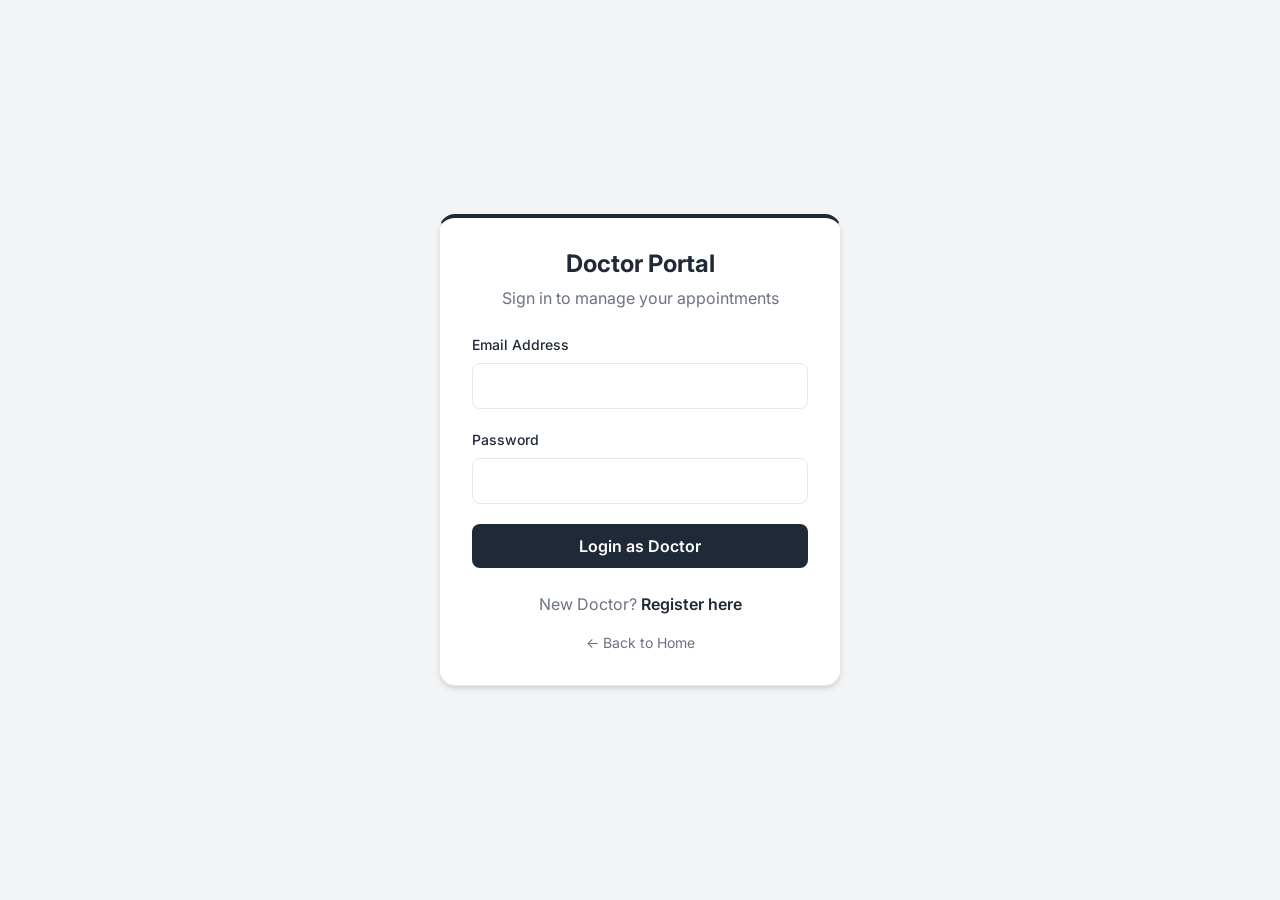
==== login_doctor.html @ 098b73ca "Add files via upload" ====
<!DOCTYPE html>
<html lang="en">
<head>
    <meta charset="UTF-8">
    <meta name="viewport" content="width=device-width, initial-scale=1.0">
    <title>Doctor Login - CareClinic</title>
    <link rel="stylesheet" href="style.css">
</head>
<body>

<div class="flex-center py-4">
    <div class="container" style="max-width: 450px;">
        <div class="card" style="border-top: 4px solid var(--secondary);">
            <div class="card-header">
                <h2 class="card-title">Doctor Portal</h2>
                <p>Sign in to manage your appointments</p>
            </div>

            <form id="loginForm">
                <input type="hidden" name="role" value="doctor">
                
                <div id="errorMsg" class="alert alert-danger hidden"></div>

                <div class="form-group">
                    <label class="form-label">Email Address</label>
                    <input type="email" name="email" required class="form-control">
                </div>

                <div class="form-group">
                    <label class="form-label">Password</label>
                    <input type="password" name="password" required class="form-control">
                </div>

                <button type="submit" class="btn btn-secondary btn-block mt-2">Login as Doctor</button>
            </form>

            <p class="text-center mt-3">
                New Doctor? <a href="register_doctor.html" style="color: var(--secondary); font-weight: 600;">Register here</a>
            </p>
            <p class="text-center mt-2" style="font-size: 0.875rem;">
                <a href="index.html" style="color: var(--text-muted);">← Back to Home</a>
            </p>
        </div>
    </div>
</div>

<script>
    document.getElementById('loginForm').addEventListener('submit', async (e) => {
        e.preventDefault();
        const formData = new FormData(e.target);
        const errorMsg = document.getElementById('errorMsg');
        
        try {
            const response = await fetch('api/login.php', {
                method: 'POST',
                body: formData
            });
            const data = await response.json();
            
            if(data.success) {
                window.location.href = 'doctor_dashboard.html';
            } else {
                errorMsg.textContent = data.message;
                errorMsg.classList.remove('hidden');
            }
        } catch (err) {
            errorMsg.textContent = "An error occurred. Please try again.";
            errorMsg.classList.remove('hidden');
        }
    });
</script>

</body>
</html>
---- style.css ----
/* style.css - Central Stylesheet for CareClinic */
@import url('https://fonts.googleapis.com/css2?family=Inter:wght@400;500;600;700&display=swap');

:root {
    --primary: #2563eb;
    --primary-hover: #1d4ed8;
    --secondary: #1f2937;
    --secondary-hover: #111827;
    --background: #f3f4f6;
    --card-bg: #ffffff;
    --text-main: #1f2937;
    --text-muted: #6b7280;
    --border: #e5e7eb;
    --success: #10b981;
    --danger: #ef4444;
    --success-bg: #d1fae5;
    --danger-bg: #fee2e2;
    --font-family: 'Inter', sans-serif;
}

* {
    margin: 0;
    padding: 0;
    box-sizing: border-box;
}

body {
    font-family: var(--font-family);
    background-color: var(--background);
    color: var(--text-main);
    line-height: 1.5;
    min-height: 100vh;
    display: flex;
    flex-direction: column;
}

/* Typography */
h1, h2, h3, h4, h5, h6 {
    font-weight: 700;
    line-height: 1.2;
}
p {
    color: var(--text-muted);
}
a {
    color: var(--primary);
    text-decoration: none;
    transition: color 0.2s;
}
a:hover {
    text-decoration: underline;
}

/* Layout */
.container {
    width: 100%;
    max-width: 1200px;
    margin: 0 auto;
    padding: 0 1.5rem;
}
.flex-center {
    display: flex;
    align-items: center;
    justify-content: center;
    flex-grow: 1;
}
.grid-2 {
    display: grid;
    grid-template-columns: 1fr;
    gap: 2rem;
}
@media (min-width: 768px) {
    .grid-2 {
        grid-template-columns: 1fr 1fr;
    }
}
.grid-3 {
    display: grid;
    grid-template-columns: 1fr;
    gap: 2rem;
}
@media (min-width: 1024px) {
    .grid-3 {
        grid-template-columns: repeat(3, 1fr);
    }
}

/* Navigation */
.navbar {
    background-color: var(--secondary);
    color: #fff;
    padding: 1rem 0;
    box-shadow: 0 4px 6px -1px rgba(0, 0, 0, 0.1);
}
.navbar.patient-nav {
    background-color: var(--primary);
}
.navbar .container {
    display: flex;
    justify-content: space-between;
    align-items: center;
}
.navbar-brand {
    font-size: 1.25rem;
    font-weight: 700;
    color: #fff;
}
.navbar-brand:hover {
    text-decoration: none;
}
.nav-links {
    display: flex;
    align-items: center;
    gap: 1rem;
}

/* Cards */
.card {
    background-color: var(--card-bg);
    border-radius: 1rem;
    box-shadow: 0 4px 6px -1px rgba(0, 0, 0, 0.1), 0 2px 4px -1px rgba(0, 0, 0, 0.06);
    padding: 2rem;
    border: 1px solid var(--border);
}
.card-header {
    margin-bottom: 1.5rem;
    text-align: center;
}
.card-title {
    font-size: 1.5rem;
    color: var(--text-main);
    margin-bottom: 0.5rem;
}

/* Forms */
.form-group {
    margin-bottom: 1.25rem;
}
.form-label {
    display: block;
    font-size: 0.875rem;
    font-weight: 500;
    color: var(--text-main);
    margin-bottom: 0.5rem;
}
.form-control {
    width: 100%;
    padding: 0.75rem 1rem;
    font-size: 1rem;
    font-family: var(--font-family);
    border: 1px solid var(--border);
    border-radius: 0.5rem;
    outline: none;
    transition: border-color 0.2s, box-shadow 0.2s;
}
.form-control:focus {
    border-color: var(--primary);
    box-shadow: 0 0 0 3px rgba(37, 99, 235, 0.1);
}

/* Buttons */
.btn {
    display: inline-block;
    padding: 0.75rem 1.5rem;
    font-size: 1rem;
    font-weight: 600;
    text-align: center;
    border-radius: 0.5rem;
    cursor: pointer;
    border: none;
    transition: background-color 0.2s, color 0.2s;
    font-family: var(--font-family);
}
.btn-primary {
    background-color: var(--primary);
    color: #fff;
}
.btn-primary:hover {
    background-color: var(--primary-hover);
    text-decoration: none;
}
.btn-secondary {
    background-color: var(--secondary);
    color: #fff;
}
.btn-secondary:hover {
    background-color: var(--secondary-hover);
    text-decoration: none;
}
.btn-outline {
    background-color: transparent;
    color: var(--text-main);
    border: 1px solid var(--border);
}
.btn-outline:hover {
    border-color: var(--primary);
    color: var(--primary);
    text-decoration: none;
}
.btn-block {
    display: block;
    width: 100%;
}
.btn-sm {
    padding: 0.5rem 1rem;
    font-size: 0.875rem;
}

/* Utilities */
.text-center { text-align: center; }
.mt-1 { margin-top: 0.5rem; }
.mt-2 { margin-top: 1rem; }
.mt-3 { margin-top: 1.5rem; }
.mb-1 { margin-bottom: 0.5rem; }
.mb-2 { margin-bottom: 1rem; }
.mb-3 { margin-bottom: 1.5rem; }
.py-4 { padding-top: 2rem; padding-bottom: 2rem; }
.hidden { display: none !important; }

/* Alerts */
.alert {
    padding: 1rem;
    border-radius: 0.5rem;
    font-size: 0.875rem;
    margin-bottom: 1.25rem;
    border: 1px solid transparent;
}
.alert-danger {
    background-color: var(--danger-bg);
    color: var(--danger);
    border-color: #fca5a5;
}
.alert-success {
    background-color: var(--success-bg);
    color: var(--success);
    border-color: #6ee7b7;
}

/* Slot Buttons */
.slot-grid {
    display: grid;
    grid-template-columns: repeat(auto-fill, minmax(90px, 1fr));
    gap: 0.75rem;
}
.slot-btn {
    padding: 0.5rem;
    border: 1px solid var(--border);
    border-radius: 0.5rem;
    background: #fff;
    cursor: pointer;
    font-size: 0.875rem;
    font-weight: 500;
    transition: 0.2s;
}
.slot-btn:hover {
    background: #eff6ff;
    border-color: var(--primary);
}
.slot-btn.selected {
    background: var(--primary);
    color: #fff;
    border-color: var(--primary);
}

/* Tables / Lists */
.list-item {
    padding: 1rem;
    border: 1px solid var(--border);
    border-radius: 0.5rem;
    margin-bottom: 0.75rem;
    background: #fff;
    display: flex;
    justify-content: space-between;
    align-items: center;
}
.list-title {
    font-weight: 600;
    color: var(--text-main);
}
.list-subtitle {
    font-size: 0.875rem;
    color: var(--text-muted);
}
.status-completed { color: var(--success); font-weight: 600; font-size: 0.875rem; }
.status-pending { color: var(--primary); font-weight: 600; font-size: 0.875rem; }

/* Modals */
.modal-overlay {
    position: fixed;
    top: 0; left: 0; right: 0; bottom: 0;
    background: rgba(0,0,0,0.5);
    display: flex;
    align-items: center;
    justify-content: center;
    z-index: 50;
}
.modal-content {
    background: #fff;
    width: 90%;
    max-width: 800px;
    border-radius: 1rem;
    max-height: 90vh;
    overflow-y: auto;
    position: relative;
}
.modal-header {
    padding: 1.5rem;
    border-bottom: 1px solid var(--border);
    display: flex;
    justify-content: space-between;
    align-items: center;
    position: sticky;
    top: 0;
    background: #fff;
    z-index: 10;
}
.modal-body {
    padding: 1.5rem;
}
.close-btn {
    background: none;
    border: none;
    font-size: 1.5rem;
    cursor: pointer;
    color: var(--text-muted);
}
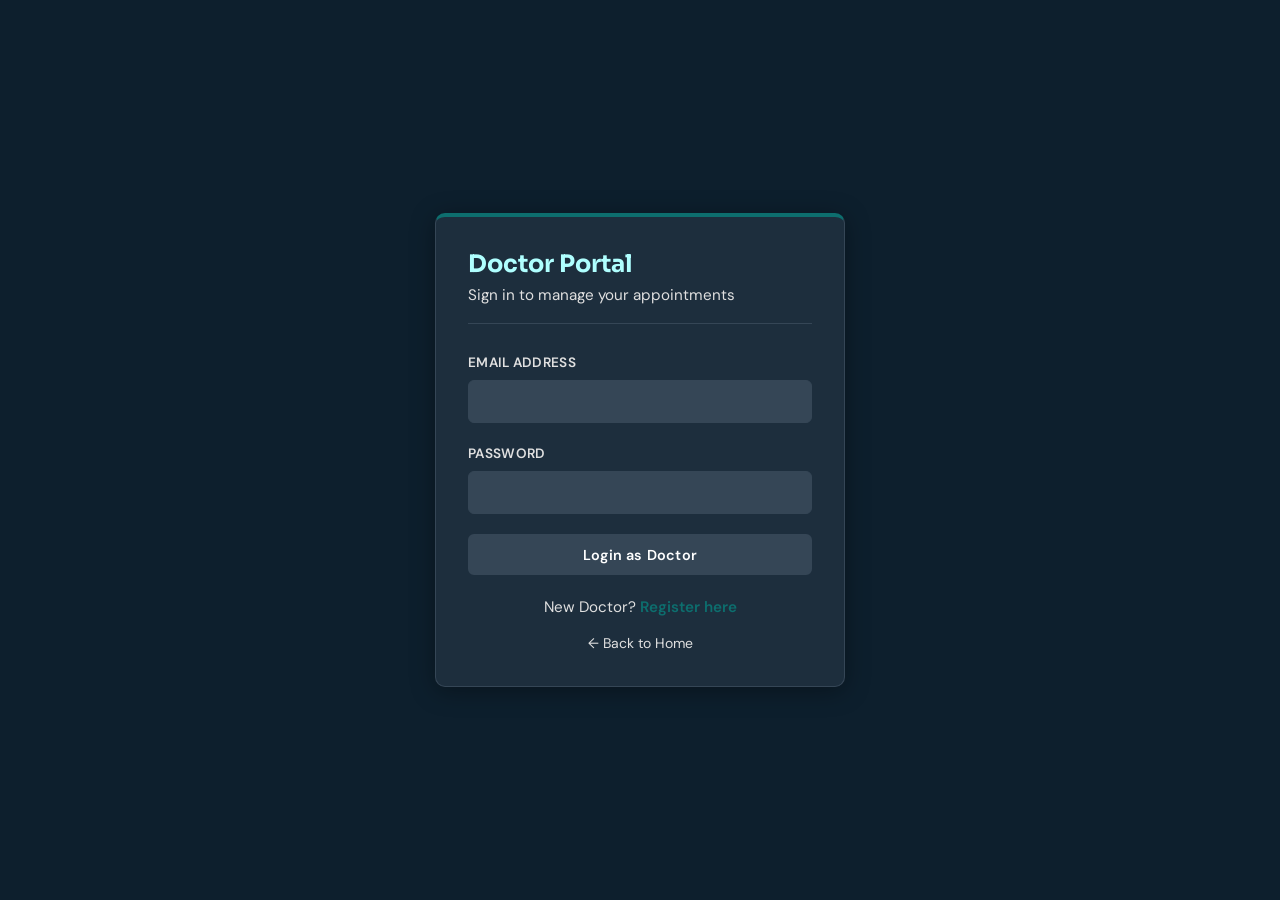
==== commit bb6729ec: "added after fix" ====
--- a/login_doctor.html
+++ b/login_doctor.html
@@ -58,7 +58,7 @@
             const data = await response.json();
             
             if(data.success) {
-                window.location.href = 'doctor_dashboard.html';
+                window.location.href = 'doctor_dashboard.php';
             } else {
                 errorMsg.textContent = data.message;
                 errorMsg.classList.remove('hidden');
--- a/style.css
+++ b/style.css
@@ -1,326 +1,411 @@
-/* style.css - Central Stylesheet for CareClinic */
-@import url('https://fonts.googleapis.com/css2?family=Inter:wght@400;500;600;700&display=swap');
-
+/* =========================================
+   CareClinic — style.css
+   Palette:
+     --primary-100: #0D6E6E  (deep teal)
+     --primary-200: #4a9d9c  (mid teal)
+     --primary-300: #afffff  (light teal)
+     --accent-100:  #FF3D3D  (red accent)
+     --accent-200:  #ffe0c8  (peach accent)
+     --text-100:    #FFFFFF  (primary text)
+     --text-200:    #e0e0e0  (secondary text)
+     --bg-100:      #0D1F2D  (deepest bg)
+     --bg-200:      #1d2e3d  (card bg)
+     --bg-300:      #354656  (elevated surface)
+   ========================================= */
+
+/* ── Google Font ── */
+@import url('https://fonts.googleapis.com/css2?family=DM+Sans:wght@300;400;500;600;700&family=Sora:wght@600;700&display=swap');
+
+/* ── CSS Variables ── */
 :root {
-    --primary: #2563eb;
-    --primary-hover: #1d4ed8;
-    --secondary: #1f2937;
-    --secondary-hover: #111827;
-    --background: #f3f4f6;
-    --card-bg: #ffffff;
-    --text-main: #1f2937;
-    --text-muted: #6b7280;
-    --border: #e5e7eb;
-    --success: #10b981;
-    --danger: #ef4444;
-    --success-bg: #d1fae5;
-    --danger-bg: #fee2e2;
-    --font-family: 'Inter', sans-serif;
-}
-
-* {
-    margin: 0;
-    padding: 0;
-    box-sizing: border-box;
+  --primary-100: #0D6E6E;
+  --primary-200: #4a9d9c;
+  --primary-300: #afffff;
+  --accent-100:  #FF3D3D;
+  --accent-200:  #ffe0c8;
+  --text-100:    #FFFFFF;
+  --text-200:    #e0e0e0;
+  --bg-100:      #0D1F2D;
+  --bg-200:      #1d2e3d;
+  --bg-300:      #354656;
+
+  /* Semantic aliases — used by var(--primary), var(--secondary) etc. in inline styles */
+  --primary:     var(--primary-200);
+  --secondary:   var(--primary-100);
+  --text-muted:  var(--text-200);
+
+  --radius:      10px;
+  --radius-sm:   6px;
+  --shadow:      0 4px 24px rgba(0, 0, 0, 0.35);
+  --shadow-sm:   0 2px 8px  rgba(0, 0, 0, 0.25);
+  --transition:  0.2s ease;
+}
+
+/* ── Reset & Base ── */
+*, *::before, *::after {
+  box-sizing: border-box;
+  margin: 0;
+  padding: 0;
+}
+
+html {
+  font-size: 16px;
+  scroll-behavior: smooth;
 }
 
 body {
-    font-family: var(--font-family);
-    background-color: var(--background);
-    color: var(--text-main);
-    line-height: 1.5;
-    min-height: 100vh;
-    display: flex;
+  font-family: 'DM Sans', sans-serif;
+  background-color: var(--bg-100);
+  color: var(--text-100);
+  line-height: 1.6;
+  min-height: 100vh;
+  -webkit-font-smoothing: antialiased;
+}
+
+a {
+  color: var(--primary-300);
+  text-decoration: none;
+  transition: opacity var(--transition);
+}
+a:hover { opacity: 0.8; }
+
+h1, h2, h3, h4 {
+  font-family: 'Sora', sans-serif;
+  color: var(--text-100);
+  line-height: 1.25;
+}
+
+p {
+  color: var(--text-200);
+  font-size: 0.95rem;
+}
+
+hr {
+  border: none;
+  border-top: 1px solid var(--bg-300);
+  margin: 1.5rem 0;
+}
+
+/* ── Layout Utilities ── */
+.container {
+  width: 100%;
+  max-width: 1100px;
+  margin: 0 auto;
+  padding: 0 1.25rem;
+}
+
+.flex-center {
+  display: flex;
+  justify-content: center;
+  align-items: center;
+  min-height: 100vh;
+}
+
+.flex-between {
+  display: flex;
+  justify-content: space-between;
+  align-items: center;
+}
+
+.grid-2 {
+  display: grid;
+  grid-template-columns: 1fr 1fr;
+  gap: 1.5rem;
+}
+
+/* Spacing */
+.py-4  { padding-top: 2rem;   padding-bottom: 2rem; }
+.mt-2  { margin-top: 0.75rem; }
+.mt-3  { margin-top: 1.25rem; }
+.mt-4  { margin-top: 2rem;    }
+
+/* ── Card ── */
+.card {
+  background: var(--bg-200);
+  border-radius: var(--radius);
+  padding: 2rem;
+  box-shadow: var(--shadow);
+  border: 1px solid var(--bg-300);
+}
+
+.card-header {
+  margin-bottom: 1.75rem;
+  border-bottom: 1px solid var(--bg-300);
+  padding-bottom: 1rem;
+}
+
+.card-title {
+  font-size: 1.5rem;
+  font-family: 'Sora', sans-serif;
+  color: var(--primary-300);
+  margin-bottom: 0.25rem;
+}
+
+/* ── Navbar ── */
+.navbar {
+  background: var(--bg-200);
+  border-bottom: 1px solid var(--bg-300);
+  padding: 0.75rem 0;
+  position: sticky;
+  top: 0;
+  z-index: 100;
+  box-shadow: var(--shadow-sm);
+}
+
+.navbar .container {
+  display: flex;
+  justify-content: space-between;
+  align-items: center;
+}
+
+.navbar-brand {
+  font-family: 'Sora', sans-serif;
+  font-size: 1.15rem;
+  font-weight: 700;
+  color: var(--primary-300);
+  letter-spacing: -0.3px;
+}
+
+.patient-nav {
+  background: var(--primary-100);
+  border-bottom-color: var(--primary-200);
+}
+
+.patient-nav .navbar-brand {
+  color: var(--text-100);
+}
+
+.nav-links {
+  display: flex;
+  gap: 0.75rem;
+  align-items: center;
+}
+
+/* ── Buttons ── */
+.btn {
+  display: inline-flex;
+  align-items: center;
+  justify-content: center;
+  padding: 0.6rem 1.4rem;
+  border-radius: var(--radius-sm);
+  font-family: 'DM Sans', sans-serif;
+  font-size: 0.9rem;
+  font-weight: 600;
+  cursor: pointer;
+  border: 2px solid transparent;
+  text-decoration: none;
+  transition: all var(--transition);
+  white-space: nowrap;
+  letter-spacing: 0.2px;
+}
+
+.btn-primary {
+  background: var(--primary-100);
+  color: var(--text-100);
+  border-color: var(--primary-100);
+}
+.btn-primary:hover {
+  background: var(--primary-200);
+  border-color: var(--primary-200);
+  opacity: 1;
+  box-shadow: 0 0 0 3px rgba(74, 157, 156, 0.25);
+}
+
+.btn-secondary {
+  background: var(--bg-300);
+  color: var(--text-100);
+  border-color: var(--bg-300);
+}
+.btn-secondary:hover {
+  background: var(--primary-100);
+  border-color: var(--primary-100);
+  opacity: 1;
+}
+
+.btn-outline {
+  background: transparent;
+  color: var(--primary-300);
+  border-color: var(--primary-200);
+}
+.btn-outline:hover {
+  background: var(--primary-100);
+  color: var(--text-100);
+  border-color: var(--primary-100);
+  opacity: 1;
+}
+
+.btn-block {
+  width: 100%;
+  display: flex;
+}
+
+.btn-sm {
+  padding: 0.4rem 1rem;
+  font-size: 0.82rem;
+}
+
+/* ── Form Elements ── */
+.form-group {
+  margin-bottom: 1.25rem;
+}
+
+.form-label {
+  display: block;
+  font-size: 0.85rem;
+  font-weight: 600;
+  color: var(--text-200);
+  margin-bottom: 0.4rem;
+  letter-spacing: 0.3px;
+  text-transform: uppercase;
+}
+
+.form-control {
+  width: 100%;
+  padding: 0.65rem 0.95rem;
+  background: var(--bg-300);
+  border: 1px solid var(--bg-300);
+  border-radius: var(--radius-sm);
+  color: var(--text-100);
+  font-family: 'DM Sans', sans-serif;
+  font-size: 0.95rem;
+  transition: border-color var(--transition), box-shadow var(--transition);
+  outline: none;
+  appearance: none;
+  -webkit-appearance: none;
+}
+
+.form-control::placeholder {
+  color: var(--bg-300);
+  filter: brightness(1.6);
+}
+
+.form-control:focus {
+  border-color: var(--primary-200);
+  box-shadow: 0 0 0 3px rgba(74, 157, 156, 0.2);
+  background: var(--bg-200);
+}
+
+select.form-control {
+  background-image: url("data:image/svg+xml,%3Csvg xmlns='http://www.w3.org/2000/svg' width='12' height='8' viewBox='0 0 12 8'%3E%3Cpath d='M1 1l5 5 5-5' stroke='%234a9d9c' stroke-width='2' fill='none' stroke-linecap='round'/%3E%3C/svg%3E");
+  background-repeat: no-repeat;
+  background-position: right 0.85rem center;
+  padding-right: 2.5rem;
+  cursor: pointer;
+}
+
+select.form-control option {
+  background: var(--bg-200);
+  color: var(--text-100);
+}
+
+textarea.form-control {
+  resize: vertical;
+  min-height: 80px;
+}
+
+/* ── Alerts ── */
+.alert {
+  padding: 0.8rem 1rem;
+  border-radius: var(--radius-sm);
+  font-size: 0.9rem;
+  font-weight: 500;
+  margin-bottom: 1rem;
+  border-left: 4px solid transparent;
+}
+
+.alert-success {
+  background: rgba(13, 110, 110, 0.2);
+  border-left-color: var(--primary-100);
+  color: var(--primary-300);
+}
+
+.alert-danger {
+  background: rgba(255, 61, 61, 0.12);
+  border-left-color: var(--accent-100);
+  color: #ff8080;
+}
+
+.hidden {
+  display: none !important;
+}
+
+/* ── List Items (appointment cards) ── */
+.list-item {
+  display: flex;
+  justify-content: space-between;
+  align-items: flex-start;
+  padding: 1rem 1.25rem;
+  border-radius: var(--radius-sm);
+  background: var(--bg-300);
+  margin-bottom: 0.75rem;
+  border-left: 3px solid var(--primary-200);
+  transition: transform var(--transition), box-shadow var(--transition);
+}
+
+.list-item:hover {
+  transform: translateX(3px);
+  box-shadow: var(--shadow-sm);
+}
+
+.list-title {
+  font-weight: 600;
+  color: var(--text-100);
+  font-size: 0.98rem;
+  margin-bottom: 0.2rem;
+}
+
+.list-subtitle {
+  font-size: 0.82rem;
+  color: var(--text-200);
+}
+
+/* ── Status Badges ── */
+.status-pending,
+.status-completed {
+  display: inline-block;
+  padding: 0.2rem 0.65rem;
+  border-radius: 99px;
+  font-size: 0.75rem;
+  font-weight: 700;
+  letter-spacing: 0.5px;
+  text-transform: uppercase;
+}
+
+.status-pending {
+  background: rgba(255, 224, 200, 0.15);
+  color: var(--accent-200);
+  border: 1px solid rgba(255, 224, 200, 0.3);
+}
+
+.status-completed {
+  background: rgba(13, 110, 110, 0.2);
+  color: var(--primary-300);
+  border: 1px solid rgba(175, 255, 255, 0.25);
+}
+
+/* ── Text helpers ── */
+.text-center { text-align: center; }
+
+/* ── Responsive ── */
+@media (max-width: 640px) {
+  .grid-2 {
+    grid-template-columns: 1fr;
+  }
+
+  .card {
+    padding: 1.25rem;
+  }
+
+  .flex-between {
     flex-direction: column;
-}
-
-/* Typography */
-h1, h2, h3, h4, h5, h6 {
-    font-weight: 700;
-    line-height: 1.2;
-}
-p {
-    color: var(--text-muted);
-}
-a {
-    color: var(--primary);
-    text-decoration: none;
-    transition: color 0.2s;
-}
-a:hover {
-    text-decoration: underline;
-}
-
-/* Layout */
-.container {
-    width: 100%;
-    max-width: 1200px;
-    margin: 0 auto;
-    padding: 0 1.5rem;
-}
-.flex-center {
-    display: flex;
-    align-items: center;
-    justify-content: center;
-    flex-grow: 1;
-}
-.grid-2 {
-    display: grid;
-    grid-template-columns: 1fr;
-    gap: 2rem;
-}
-@media (min-width: 768px) {
-    .grid-2 {
-        grid-template-columns: 1fr 1fr;
-    }
-}
-.grid-3 {
-    display: grid;
-    grid-template-columns: 1fr;
-    gap: 2rem;
-}
-@media (min-width: 1024px) {
-    .grid-3 {
-        grid-template-columns: repeat(3, 1fr);
-    }
-}
-
-/* Navigation */
-.navbar {
-    background-color: var(--secondary);
-    color: #fff;
-    padding: 1rem 0;
-    box-shadow: 0 4px 6px -1px rgba(0, 0, 0, 0.1);
-}
-.navbar.patient-nav {
-    background-color: var(--primary);
-}
-.navbar .container {
-    display: flex;
-    justify-content: space-between;
-    align-items: center;
-}
-.navbar-brand {
-    font-size: 1.25rem;
-    font-weight: 700;
-    color: #fff;
-}
-.navbar-brand:hover {
-    text-decoration: none;
-}
-.nav-links {
-    display: flex;
-    align-items: center;
     gap: 1rem;
-}
-
-/* Cards */
-.card {
-    background-color: var(--card-bg);
-    border-radius: 1rem;
-    box-shadow: 0 4px 6px -1px rgba(0, 0, 0, 0.1), 0 2px 4px -1px rgba(0, 0, 0, 0.06);
-    padding: 2rem;
-    border: 1px solid var(--border);
-}
-.card-header {
-    margin-bottom: 1.5rem;
-    text-align: center;
-}
-.card-title {
-    font-size: 1.5rem;
-    color: var(--text-main);
-    margin-bottom: 0.5rem;
-}
-
-/* Forms */
-.form-group {
-    margin-bottom: 1.25rem;
-}
-.form-label {
-    display: block;
-    font-size: 0.875rem;
-    font-weight: 500;
-    color: var(--text-main);
-    margin-bottom: 0.5rem;
-}
-.form-control {
-    width: 100%;
-    padding: 0.75rem 1rem;
-    font-size: 1rem;
-    font-family: var(--font-family);
-    border: 1px solid var(--border);
-    border-radius: 0.5rem;
-    outline: none;
-    transition: border-color 0.2s, box-shadow 0.2s;
-}
-.form-control:focus {
-    border-color: var(--primary);
-    box-shadow: 0 0 0 3px rgba(37, 99, 235, 0.1);
-}
-
-/* Buttons */
-.btn {
-    display: inline-block;
-    padding: 0.75rem 1.5rem;
-    font-size: 1rem;
-    font-weight: 600;
-    text-align: center;
-    border-radius: 0.5rem;
-    cursor: pointer;
-    border: none;
-    transition: background-color 0.2s, color 0.2s;
-    font-family: var(--font-family);
-}
-.btn-primary {
-    background-color: var(--primary);
-    color: #fff;
-}
-.btn-primary:hover {
-    background-color: var(--primary-hover);
-    text-decoration: none;
-}
-.btn-secondary {
-    background-color: var(--secondary);
-    color: #fff;
-}
-.btn-secondary:hover {
-    background-color: var(--secondary-hover);
-    text-decoration: none;
-}
-.btn-outline {
-    background-color: transparent;
-    color: var(--text-main);
-    border: 1px solid var(--border);
-}
-.btn-outline:hover {
-    border-color: var(--primary);
-    color: var(--primary);
-    text-decoration: none;
-}
-.btn-block {
-    display: block;
-    width: 100%;
-}
-.btn-sm {
-    padding: 0.5rem 1rem;
-    font-size: 0.875rem;
-}
-
-/* Utilities */
-.text-center { text-align: center; }
-.mt-1 { margin-top: 0.5rem; }
-.mt-2 { margin-top: 1rem; }
-.mt-3 { margin-top: 1.5rem; }
-.mb-1 { margin-bottom: 0.5rem; }
-.mb-2 { margin-bottom: 1rem; }
-.mb-3 { margin-bottom: 1.5rem; }
-.py-4 { padding-top: 2rem; padding-bottom: 2rem; }
-.hidden { display: none !important; }
-
-/* Alerts */
-.alert {
-    padding: 1rem;
-    border-radius: 0.5rem;
-    font-size: 0.875rem;
-    margin-bottom: 1.25rem;
-    border: 1px solid transparent;
-}
-.alert-danger {
-    background-color: var(--danger-bg);
-    color: var(--danger);
-    border-color: #fca5a5;
-}
-.alert-success {
-    background-color: var(--success-bg);
-    color: var(--success);
-    border-color: #6ee7b7;
-}
-
-/* Slot Buttons */
-.slot-grid {
-    display: grid;
-    grid-template-columns: repeat(auto-fill, minmax(90px, 1fr));
-    gap: 0.75rem;
-}
-.slot-btn {
-    padding: 0.5rem;
-    border: 1px solid var(--border);
-    border-radius: 0.5rem;
-    background: #fff;
-    cursor: pointer;
-    font-size: 0.875rem;
-    font-weight: 500;
-    transition: 0.2s;
-}
-.slot-btn:hover {
-    background: #eff6ff;
-    border-color: var(--primary);
-}
-.slot-btn.selected {
-    background: var(--primary);
-    color: #fff;
-    border-color: var(--primary);
-}
-
-/* Tables / Lists */
-.list-item {
-    padding: 1rem;
-    border: 1px solid var(--border);
-    border-radius: 0.5rem;
-    margin-bottom: 0.75rem;
-    background: #fff;
-    display: flex;
-    justify-content: space-between;
-    align-items: center;
-}
-.list-title {
-    font-weight: 600;
-    color: var(--text-main);
-}
-.list-subtitle {
-    font-size: 0.875rem;
-    color: var(--text-muted);
-}
-.status-completed { color: var(--success); font-weight: 600; font-size: 0.875rem; }
-.status-pending { color: var(--primary); font-weight: 600; font-size: 0.875rem; }
-
-/* Modals */
-.modal-overlay {
-    position: fixed;
-    top: 0; left: 0; right: 0; bottom: 0;
-    background: rgba(0,0,0,0.5);
-    display: flex;
-    align-items: center;
-    justify-content: center;
-    z-index: 50;
-}
-.modal-content {
-    background: #fff;
-    width: 90%;
-    max-width: 800px;
-    border-radius: 1rem;
-    max-height: 90vh;
-    overflow-y: auto;
-    position: relative;
-}
-.modal-header {
-    padding: 1.5rem;
-    border-bottom: 1px solid var(--border);
-    display: flex;
-    justify-content: space-between;
-    align-items: center;
-    position: sticky;
-    top: 0;
-    background: #fff;
-    z-index: 10;
-}
-.modal-body {
-    padding: 1.5rem;
-}
-.close-btn {
-    background: none;
-    border: none;
-    font-size: 1.5rem;
-    cursor: pointer;
-    color: var(--text-muted);
-}
+    align-items: flex-start;
+  }
+
+  .nav-links {
+    gap: 0.5rem;
+  }
+
+  h1 { font-size: 1.6rem; }
+  h2 { font-size: 1.25rem; }
+}
